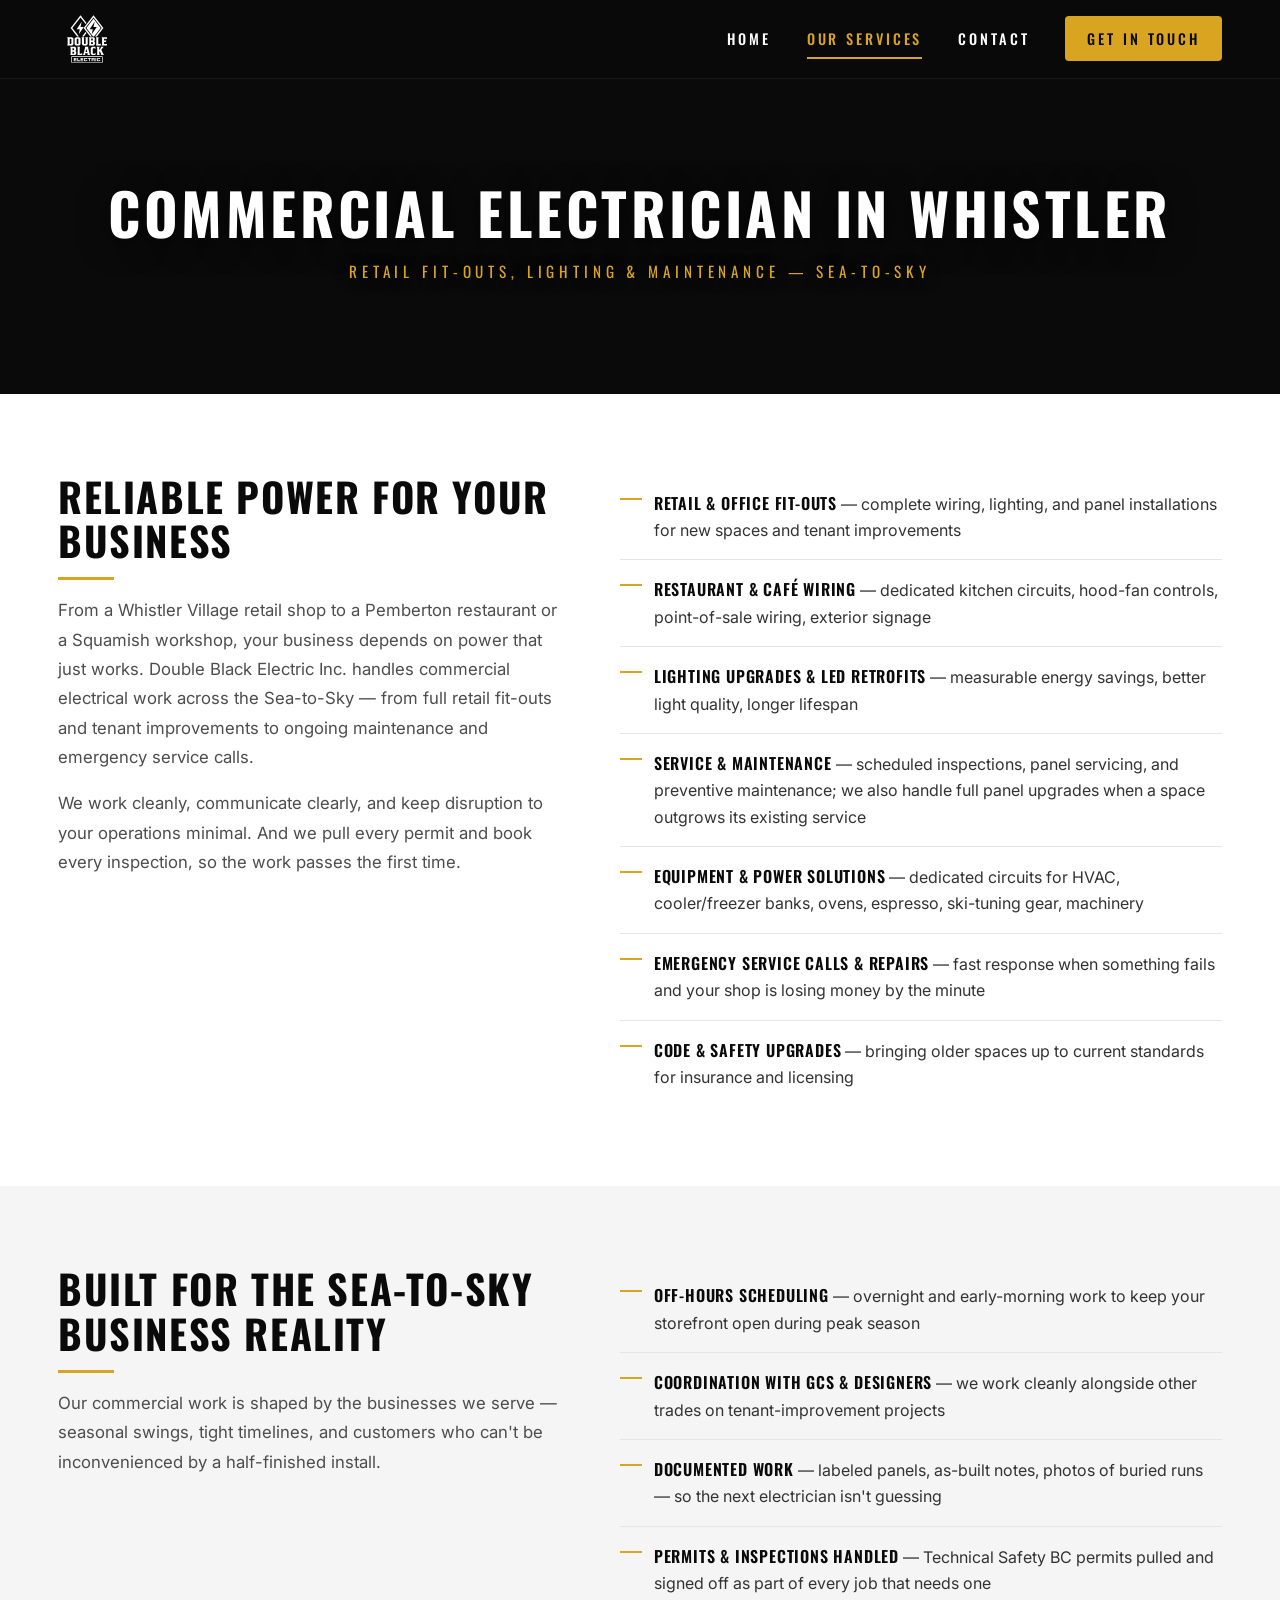
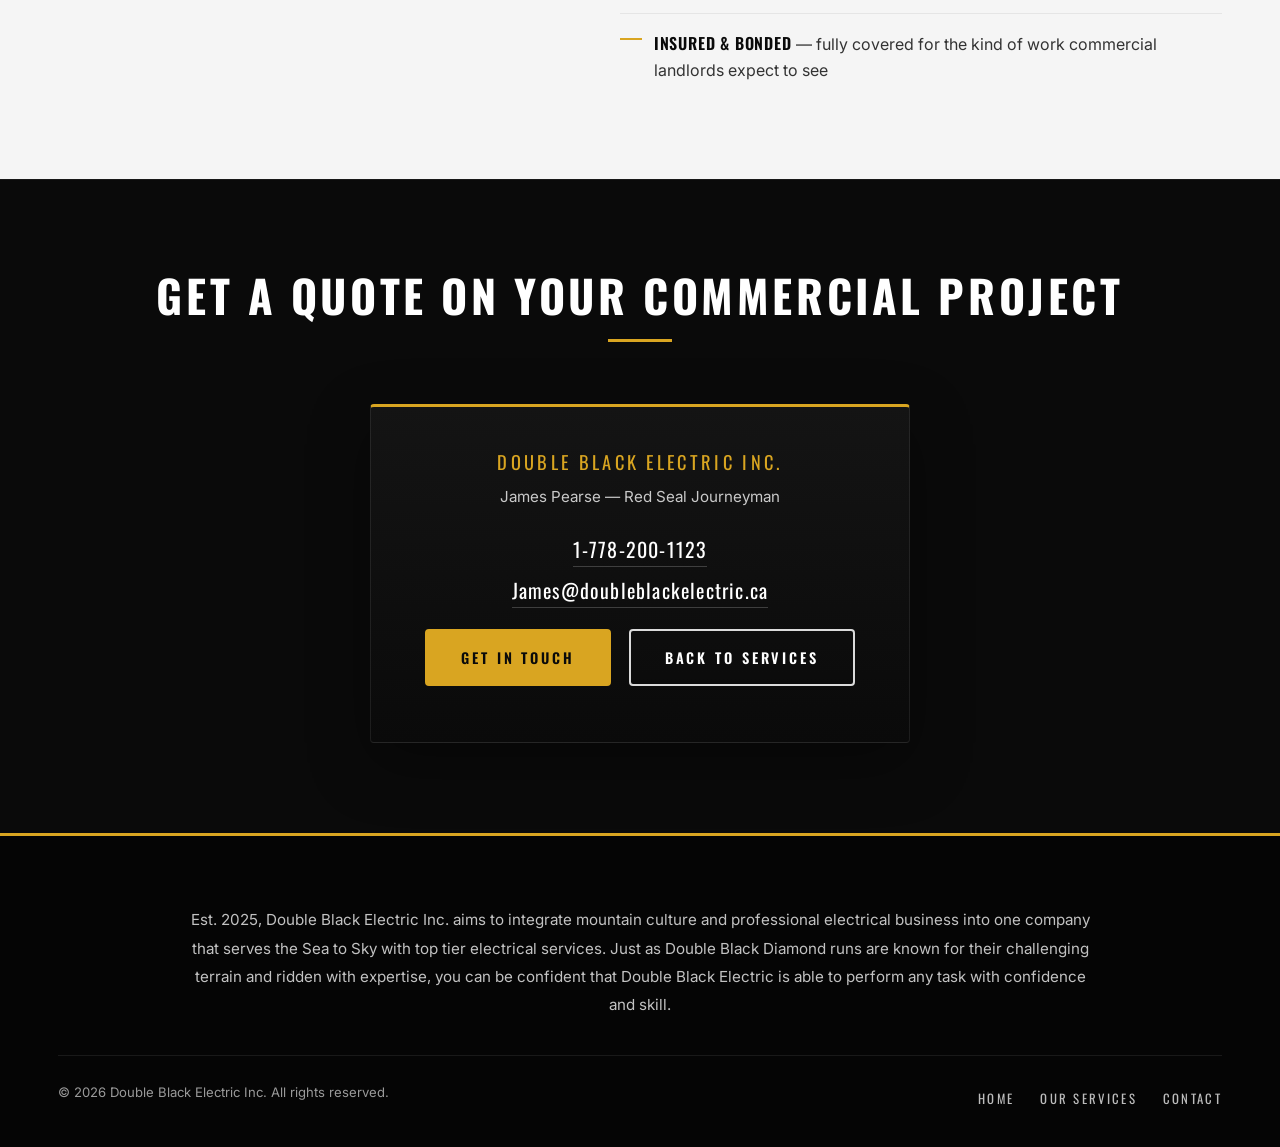
==== commercial-electrician-whistler.html @ 38c5988d "Add files via upload Add SEO service pages and update services page" ====
<!DOCTYPE html>
<html lang="en">
<head>
  <meta charset="UTF-8" />
  <meta name="viewport" content="width=device-width, initial-scale=1.0" />
  <meta name="description" content="Commercial electrician serving Whistler, Pemberton and Squamish. Retail fit-outs, lighting, repairs, dedicated equipment circuits, and scheduled maintenance from Double Black Electric Inc." />
  <title>Commercial Electrician in Whistler, Pemberton &amp; Squamish | Double Black Electric Inc.</title>
  <link rel="preconnect" href="https://fonts.googleapis.com">
  <link rel="preconnect" href="https://fonts.gstatic.com" crossorigin>
  <link href="https://fonts.googleapis.com/css2?family=Oswald:wght@400;500;600;700&family=Inter:wght@300;400;500;600&display=swap" rel="stylesheet">
  <link rel="stylesheet" href="css/styles.css" />
  <link rel="icon" type="image/svg+xml" href="assets/logo-white.svg" />
</head>
<body>

  <header class="site-header">
    <div class="container nav-container">
      <a href="index.html" class="brand" aria-label="Double Black Electric — Home">
        <img src="assets/logo-white.svg" alt="Double Black Electric" class="brand__logo" />
        <span class="brand__text">Double Black Electric</span>
      </a>
      <button class="nav-toggle" aria-expanded="false" aria-controls="primary-nav" aria-label="Toggle navigation">
        <span></span><span></span><span></span>
      </button>
      <nav class="primary-nav" id="primary-nav" aria-label="Primary">
        <ul>
          <li><a href="index.html">Home</a></li>
          <li><a href="services.html" class="is-active">Our Services</a></li>
          <li><a href="contact.html">Contact</a></li>
          <li><a href="contact.html" class="nav-cta">Get in Touch</a></li>
        </ul>
      </nav>
    </div>
  </header>

  <!-- ========= PAGE HEADER ========= -->
  <section class="page-header">
    <div class="hero__photo" aria-hidden="true"></div>
    <div class="hero__overlay" aria-hidden="true"></div>
    <div class="container">
      <h1>Commercial Electrician in Whistler</h1>
      <p class="page-header__subtitle">Retail Fit-Outs, Lighting &amp; Maintenance — Sea-to-Sky</p>
    </div>
  </section>

  <!-- ========= INTRO ========= -->
  <section class="section section--service-detail">
    <div class="container">
      <div class="service-detail">
        <div class="service-detail__header">
          <h2>Reliable Power For Your Business</h2>
          <p>
            From a Whistler Village retail shop to a Pemberton restaurant or a Squamish workshop,
            your business depends on power that just works. Double Black Electric Inc. handles
            commercial electrical work across the Sea-to-Sky — from full retail fit-outs and
            tenant improvements to ongoing maintenance and emergency service calls.
          </p>
          <p>
            We work cleanly, communicate clearly, and keep disruption to your operations minimal.
            And we pull every permit and book every inspection, so the work passes the first time.
          </p>
        </div>
        <ul class="service-list">
          <li><strong>Retail &amp; Office Fit-Outs</strong> — complete wiring, lighting, and panel installations for new spaces and tenant improvements</li>
          <li><strong>Restaurant &amp; Café Wiring</strong> — dedicated kitchen circuits, hood-fan controls, point-of-sale wiring, exterior signage</li>
          <li><strong>Lighting Upgrades &amp; LED Retrofits</strong> — measurable energy savings, better light quality, longer lifespan</li>
          <li><strong>Service &amp; Maintenance</strong> — scheduled inspections, panel servicing, and preventive maintenance; we also handle full <a href="panel-upgrades-whistler.html">panel upgrades</a> when a space outgrows its existing service</li>
          <li><strong>Equipment &amp; Power Solutions</strong> — dedicated circuits for HVAC, cooler/freezer banks, ovens, espresso, ski-tuning gear, machinery</li>
          <li><strong>Emergency Service Calls &amp; <a href="electrical-repair-whistler.html">Repairs</a></strong> — fast response when something fails and your shop is losing money by the minute</li>
          <li><strong>Code &amp; Safety Upgrades</strong> — bringing older spaces up to current standards for insurance and licensing</li>
        </ul>
      </div>
    </div>
  </section>

  <!-- ========= DETAILS ========= -->
  <section class="section section--service-detail section--alt">
    <div class="container">
      <div class="service-detail">
        <div class="service-detail__header">
          <h2>Built For The Sea-to-Sky Business Reality</h2>
          <p>
            Our commercial work is shaped by the businesses we serve — seasonal swings, tight timelines,
            and customers who can't be inconvenienced by a half-finished install.
          </p>
        </div>
        <ul class="service-list">
          <li><strong>Off-Hours Scheduling</strong> — overnight and early-morning work to keep your storefront open during peak season</li>
          <li><strong>Coordination With GCs &amp; Designers</strong> — we work cleanly alongside other trades on tenant-improvement projects</li>
          <li><strong>Documented Work</strong> — labeled panels, as-built notes, photos of buried runs — so the next electrician isn't guessing</li>
          <li><strong>Permits &amp; Inspections Handled</strong> — Technical Safety BC permits pulled and signed off as part of every job that needs one</li>
          <li><strong>Insured &amp; Bonded</strong> — fully covered for the kind of work commercial landlords expect to see</li>
        </ul>
      </div>
    </div>
  </section>

  <!-- ========= CTA STRIP ========= -->
  <section class="section section--contact-strip">
    <div class="container">
      <h2 class="section-title">Get a Quote on Your Commercial Project</h2>
      <div class="contact-card">
        <p class="contact-card__company">Double Black Electric Inc.</p>
        <p class="contact-card__person">James Pearse — Red Seal Journeyman</p>
        <p class="contact-card__line">
          <a href="tel:+17782001123">1-778-200-1123</a>
        </p>
        <p class="contact-card__line">
          <a href="mailto:James@doubleblackelectric.ca">James@doubleblackelectric.ca</a>
        </p>
        <p style="margin-top: 22px;">
          <a href="contact.html" class="btn btn--primary">Get in Touch</a>
          <a href="services.html" class="btn btn--ghost">Back to Services</a>
        </p>
      </div>
    </div>
  </section>

  <footer class="site-footer">
    <div class="container">
      <p class="footer__tagline">
        Est. 2025, Double Black Electric Inc. aims to integrate mountain culture and professional
        electrical business into one company that serves the Sea to Sky with top tier electrical services.
        Just as Double Black Diamond runs are known for their challenging terrain and ridden with
        expertise, you can be confident that Double Black Electric is able to perform any task
        with confidence and skill.
      </p>
      <div class="footer__bottom">
        <p>&copy; <span id="year">2026</span> Double Black Electric Inc. All rights reserved.</p>
        <nav aria-label="Footer">
          <a href="index.html">Home</a>
          <a href="services.html">Our Services</a>
          <a href="contact.html">Contact</a>
        </nav>
      </div>
    </div>
  </footer>

  <script src="js/main.js" defer></script>
</body>
</html>
---- css/styles.css ----
/* =========================================================
   Double Black Electric Inc.
   Stylesheet — cinematic mountain-photo hero, dark palette,
   warm electric-yellow accents.
   ========================================================= */

:root {
  --bg: #0a0a0a;
  --bg-panel: #111;
  --bg-light: #ffffff;
  --ink: #1a1a1a;
  --ink-muted: #6b6b6b;
  --line: #e5e5e5;
  --accent: #d9a521;       /* warm sign-yellow */
  --accent-soft: #f2c94c;
  --max-width: 1220px;
  --radius: 4px;
  --shadow: 0 20px 60px rgba(0,0,0,0.35);

  /* ---- Swap this URL to your own Mt. Currie photo ---- */
  /* Unsplash photo by Sven Scheuermeier — free for commercial use */
  --hero-photo: url('https://images.unsplash.com/photo-1464822759023-fed622ff2c3b?w=2400&q=80&auto=format&fit=crop');
}

/* ---------- Reset / base ---------- */
*,
*::before,
*::after { box-sizing: border-box; }

html { scroll-behavior: smooth; }

body {
  margin: 0;
  font-family: 'Inter', system-ui, -apple-system, Segoe UI, Roboto, sans-serif;
  font-weight: 400;
  line-height: 1.65;
  color: #e9e9e9;
  background: var(--bg);
  -webkit-font-smoothing: antialiased;
  -moz-osx-font-smoothing: grayscale;
}

img { max-width: 100%; display: block; height: auto; }
a { color: inherit; text-decoration: none; transition: color 0.2s ease; }
a:hover { color: var(--accent); }

h1, h2, h3, h4 {
  font-family: 'Oswald', 'Arial Narrow', Impact, sans-serif;
  font-weight: 700;
  letter-spacing: 0.04em;
  line-height: 1.12;
  margin: 0 0 0.6em;
  text-transform: uppercase;
  color: #fff;
}

p { margin: 0 0 1em; }

.container {
  width: 100%;
  max-width: var(--max-width);
  margin: 0 auto;
  padding: 0 28px;
}

.section { padding: 96px 0; position: relative; }

.section-title {
  font-size: clamp(1.9rem, 3.5vw, 2.8rem);
  text-align: center;
  margin-bottom: 1.4em;
  position: relative;
  letter-spacing: 0.08em;
}
.section-title::after {
  content: "";
  display: block;
  width: 64px; height: 3px;
  background: var(--accent);
  margin: 18px auto 0;
}
.section-title--light { color: #fff; }

/* ---------- Buttons ---------- */
.btn {
  display: inline-block;
  padding: 15px 34px;
  border: 2px solid transparent;
  border-radius: var(--radius);
  font-family: 'Oswald', sans-serif;
  font-weight: 600;
  letter-spacing: 0.2em;
  text-transform: uppercase;
  font-size: 0.9rem;
  cursor: pointer;
  transition: transform 0.15s ease, background 0.2s ease, color 0.2s ease, border-color 0.2s ease, box-shadow 0.2s ease;
}
.btn + .btn { margin-left: 14px; }
.btn--primary {
  background: var(--accent);
  color: #0a0a0a;
  border-color: var(--accent);
}
.btn--primary:hover {
  background: var(--accent-soft);
  border-color: var(--accent-soft);
  color: #0a0a0a;
  transform: translateY(-1px);
  box-shadow: 0 10px 24px rgba(217,165,33,0.28);
}
.btn--ghost {
  background: transparent;
  color: #fff;
  border-color: rgba(255,255,255,0.85);
}
.btn--ghost:hover {
  background: #fff;
  color: #0a0a0a;
  transform: translateY(-1px);
}

/* ---------- Header / Nav ---------- */
.site-header {
  position: fixed;
  top: 0; left: 0; right: 0;
  z-index: 50;
  background: rgba(10,10,10,0.75);
  backdrop-filter: blur(10px);
  -webkit-backdrop-filter: blur(10px);
  border-bottom: 1px solid rgba(255,255,255,0.06);
}

.nav-container {
  display: flex;
  align-items: center;
  justify-content: space-between;
  min-height: 78px;
}

.brand {
  display: inline-flex;
  align-items: center;
  gap: 12px;
  color: #fff;
}
.brand__logo {
  height: 58px;
  width: auto;
  display: block;
}
/* Wordmark is baked into the logo; hide the separate text label */
.brand__text { display: none; }

.primary-nav ul {
  list-style: none;
  margin: 0; padding: 0;
  display: flex;
  align-items: center;
  gap: 36px;
}
.primary-nav a {
  color: #fff;
  font-family: 'Oswald', sans-serif;
  font-weight: 500;
  font-size: 0.9rem;
  letter-spacing: 0.2em;
  text-transform: uppercase;
  padding: 8px 0;
  border-bottom: 2px solid transparent;
}
.primary-nav a:hover,
.primary-nav a.is-active {
  color: var(--accent);
}
.primary-nav a.is-active { border-bottom-color: var(--accent); }

.primary-nav a.nav-cta {
  background: var(--accent);
  color: #0a0a0a;
  padding: 12px 22px;
  border: 0;
  border-radius: var(--radius);
  transition: background 0.2s ease, transform 0.15s ease, box-shadow 0.2s ease;
}
.primary-nav a.nav-cta:hover {
  background: var(--accent-soft);
  color: #0a0a0a;
  transform: translateY(-1px);
  box-shadow: 0 6px 18px rgba(217,165,33,0.3);
}

.nav-toggle {
  display: none;
  background: none;
  border: 0;
  padding: 10px;
  cursor: pointer;
}
.nav-toggle span {
  display: block;
  width: 26px; height: 2px;
  background: #fff;
  margin: 5px 0;
  transition: transform 0.25s ease, opacity 0.25s ease;
}

/* ---------- Hero (full-bleed mountain photo) ---------- */
.hero {
  position: relative;
  min-height: 100vh;
  padding: 140px 0 90px;
  color: #fff;
  overflow: hidden;
  isolation: isolate;
  display: flex;
  align-items: center;
}
.hero__photo,
.page-header .hero__photo {
  position: absolute;
  inset: 0;
  background-image: var(--hero-photo);
  background-size: cover;
  background-position: center 35%;
  z-index: -2;
  transform: scale(1.02);
}
.hero__overlay,
.page-header .hero__overlay {
  position: absolute;
  inset: 0;
  background:
    linear-gradient(180deg, rgba(10,10,10,0.35) 0%, rgba(10,10,10,0.55) 55%, rgba(10,10,10,0.9) 100%),
    radial-gradient(ellipse at center, rgba(10,10,10,0) 30%, rgba(10,10,10,0.55) 100%);
  z-index: -1;
}

.hero__inner {
  position: relative;
  text-align: center;
  width: 100%;
}
.hero__logo {
  width: 220px;
  height: auto;
  margin: 0 auto 24px;
  filter: drop-shadow(0 10px 30px rgba(0,0,0,0.7));
}
.hero__title {
  font-size: clamp(2.2rem, 6vw, 4.6rem);
  margin-bottom: 18px;
  letter-spacing: 0.04em;
  text-shadow: 0 4px 30px rgba(0,0,0,0.65);
  color: #fff;
}
/* Visually-hidden but available to screen readers & SEO */
.sr-only {
  position: absolute;
  width: 1px; height: 1px;
  padding: 0; margin: -1px;
  overflow: hidden;
  clip: rect(0,0,0,0);
  white-space: nowrap;
  border: 0;
}
.hero__tagline {
  font-family: 'Oswald', sans-serif;
  font-size: clamp(1rem, 1.6vw, 1.35rem);
  text-transform: uppercase;
  letter-spacing: 0.38em;
  color: var(--accent);
  margin-bottom: 38px;
  text-shadow: 0 2px 18px rgba(0,0,0,0.55);
}
.hero__intro {
  max-width: 780px;
  margin: 0 auto 1em;
  color: #e9e9e9;
  font-size: 1.05rem;
  line-height: 1.8;
  text-shadow: 0 2px 18px rgba(0,0,0,0.65);
}
.hero__intro--accent {
  color: #cfcfcf;
  font-style: italic;
  margin-bottom: 44px;
}
.hero__cta {
  display: flex;
  justify-content: center;
  flex-wrap: wrap;
  gap: 14px;
}
.hero__cta .btn + .btn { margin-left: 0; }

/* ---------- Page header (sub-pages) ---------- */
.page-header {
  position: relative;
  padding: 180px 0 110px;
  color: #fff;
  text-align: center;
  overflow: hidden;
  isolation: isolate;
}
.page-header h1 {
  font-size: clamp(2.2rem, 5vw, 3.6rem);
  margin-bottom: 14px;
  letter-spacing: 0.06em;
  text-shadow: 0 4px 30px rgba(0,0,0,0.6);
}
.page-header__subtitle {
  color: var(--accent);
  font-family: 'Oswald', sans-serif;
  text-transform: uppercase;
  letter-spacing: 0.32em;
  font-size: 0.95rem;
  margin: 0;
  text-shadow: 0 2px 14px rgba(0,0,0,0.6);
}

/* ---------- Services (dark, mountain photo tied through) ---------- */
.section--services {
  background: #0a0a0a;
  padding: 110px 0;
  position: relative;
  isolation: isolate;
  overflow: hidden;
}
.section--services::before {
  content: "";
  position: absolute;
  inset: 0;
  background-image: var(--hero-photo);
  background-size: cover;
  background-position: center 70%;
  filter: blur(14px) brightness(0.45) saturate(0.8);
  transform: scale(1.08);
  z-index: -2;
}
.section--services::after {
  content: "";
  position: absolute;
  inset: 0;
  background: linear-gradient(180deg, rgba(10,10,10,0.85), rgba(10,10,10,0.92));
  z-index: -1;
}
.section--services .section-title { color: #fff; }

.service-grid {
  display: grid;
  grid-template-columns: repeat(auto-fit, minmax(230px, 1fr));
  gap: 20px;
  margin-top: 30px;
}
.service-card {
  background: rgba(16,16,16,0.75);
  border: 1px solid rgba(255,255,255,0.08);
  border-top: 3px solid var(--accent);
  padding: 44px 28px;
  text-align: center;
  transition: transform 0.25s ease, background 0.25s ease, border-color 0.25s ease;
  backdrop-filter: blur(6px);
  -webkit-backdrop-filter: blur(6px);
}
.service-card:hover {
  transform: translateY(-4px);
  background: rgba(22,22,22,0.85);
  border-color: rgba(217,165,33,0.4);
  border-top-color: var(--accent-soft);
}
.service-card h3 {
  font-size: 1.3rem;
  margin-bottom: 14px;
  color: #fff;
  letter-spacing: 0.1em;
}
.service-card p {
  color: #bcbcbc;
  font-size: 0.95rem;
  margin: 0;
  line-height: 1.6;
}

/* ---------- About (centered dark block) ---------- */
.section--about {
  background: #050505;
  padding: 110px 0;
  position: relative;
  isolation: isolate;
  overflow: hidden;
}
.section--about::before {
  content: "";
  position: absolute;
  inset: 0;
  background-image: var(--hero-photo);
  background-size: cover;
  background-position: center 20%;
  filter: blur(28px) brightness(0.28) saturate(0.6);
  transform: scale(1.12);
  z-index: -2;
}
.section--about::after {
  content: "";
  position: absolute;
  inset: 0;
  background: radial-gradient(ellipse at center, rgba(10,10,10,0.5), rgba(5,5,5,0.95));
  z-index: -1;
}
.about-inner {
  max-width: 820px;
  margin: 0 auto;
  text-align: center;
}
.about__logo {
  width: 170px;
  height: auto;
  margin: 0 auto 32px;
  filter: drop-shadow(0 8px 26px rgba(0,0,0,0.55));
}
.about__body {
  color: #d8d8d8;
  font-size: 1.08rem;
  line-height: 1.85;
  margin-bottom: 36px;
}

/* ---------- Service detail (services page) ---------- */
.section--service-detail {
  background: #fff;
  color: var(--ink);
  padding: 80px 0;
}
.section--service-detail.section--alt { background: #f5f5f5; }
.service-detail {
  display: grid;
  grid-template-columns: 1fr 1.2fr;
  gap: 60px;
  align-items: start;
}
.service-detail__header h2 {
  font-size: clamp(1.9rem, 3.2vw, 2.5rem);
  margin-bottom: 16px;
  color: #0a0a0a;
  display: inline-block;
  position: relative;
}
.service-detail__header h2::after {
  content: "";
  display: block;
  width: 56px; height: 3px;
  background: var(--accent);
  margin-top: 14px;
}
.service-detail__header p {
  color: #4d4d4d;
  font-size: 1.05rem;
  line-height: 1.75;
}
.service-list {
  list-style: none;
  padding: 0; margin: 0;
}
.service-list li {
  padding: 16px 0 16px 34px;
  border-bottom: 1px solid var(--line);
  position: relative;
  font-size: 1rem;
  color: #333;
}
.service-list li::before {
  content: "";
  position: absolute;
  left: 0; top: 24px;
  width: 22px; height: 2px;
  background: var(--accent);
}
.service-list li:last-child { border-bottom: 0; }
.service-list strong {
  font-family: 'Oswald', sans-serif;
  font-weight: 600;
  letter-spacing: 0.05em;
  text-transform: uppercase;
  color: #0a0a0a;
}

/* ---------- Contact strip / page ---------- */
.section--contact-strip {
  background: #0a0a0a;
  padding: 90px 0;
  border-top: 1px solid rgba(255,255,255,0.06);
}
.section--contact-strip .section-title { color: #fff; }

.contact-card {
  background: linear-gradient(180deg, #141414 0%, #0a0a0a 100%);
  color: #fff;
  max-width: 540px;
  margin: 0 auto;
  border: 1px solid rgba(255,255,255,0.08);
  border-top: 3px solid var(--accent);
  border-radius: var(--radius);
  padding: 40px 36px;
  text-align: center;
  box-shadow: var(--shadow);
}
.contact-card__company {
  font-family: 'Oswald', sans-serif;
  text-transform: uppercase;
  letter-spacing: 0.18em;
  font-size: 1.15rem;
  margin-bottom: 6px;
  color: var(--accent);
}
.contact-card__person {
  color: #c9c9c9;
  margin-bottom: 24px;
  font-size: 0.95rem;
}
.contact-card__line {
  font-family: 'Oswald', sans-serif;
  font-size: 1.25rem;
  letter-spacing: 0.06em;
  margin: 8px 0;
}
.contact-card__line a {
  color: #fff;
  border-bottom: 1px solid rgba(255,255,255,0.2);
  padding-bottom: 2px;
}
.contact-card__line a:hover {
  color: var(--accent);
  border-bottom-color: var(--accent);
}

.section--contact { background: #0a0a0a; padding: 100px 0; }
.contact-layout {
  display: grid;
  grid-template-columns: 1.1fr 0.9fr;
  gap: 60px;
  align-items: start;
}
.contact-layout__intro .lead {
  font-size: 1.2rem;
  color: #fff;
  margin: 0 0 1.2em;
  line-height: 1.7;
}
.contact-layout__intro p { color: #bcbcbc; font-size: 1rem; line-height: 1.8; }
.contact-card--large {
  max-width: 100%;
  padding: 46px 34px;
  text-align: left;
}
.contact-card__button {
  display: flex;
  flex-direction: column;
  background: rgba(255,255,255,0.04);
  border: 1px solid rgba(255,255,255,0.12);
  border-radius: var(--radius);
  padding: 16px 20px;
  margin: 12px 0;
  transition: background 0.2s ease, border-color 0.2s ease, transform 0.15s ease;
}
.contact-card__button:hover {
  background: rgba(217,165,33,0.1);
  border-color: var(--accent);
  transform: translateY(-1px);
}
.contact-card__button-label {
  font-family: 'Oswald', sans-serif;
  text-transform: uppercase;
  letter-spacing: 0.26em;
  font-size: 0.72rem;
  color: #9a9a9a;
  margin-bottom: 4px;
}
.contact-card__button-value {
  font-family: 'Oswald', sans-serif;
  font-size: 1.22rem;
  color: #fff;
  letter-spacing: 0.04em;
}
.contact-card__area {
  margin: 22px 0 0;
  color: #9a9a9a;
  font-size: 0.78rem;
  letter-spacing: 0.2em;
  text-transform: uppercase;
  text-align: center;
  border-top: 1px solid rgba(255,255,255,0.08);
  padding-top: 20px;
}

/* ---------- Footer ---------- */
.site-footer {
  background: #050505;
  color: #9a9a9a;
  padding: 70px 0 30px;
  border-top: 3px solid var(--accent);
}
.footer__tagline {
  max-width: 900px;
  margin: 0 auto 36px;
  text-align: center;
  font-size: 0.95rem;
  line-height: 1.85;
  color: #c2c2c2;
}
.footer__bottom {
  display: flex;
  justify-content: space-between;
  align-items: center;
  padding-top: 26px;
  border-top: 1px solid rgba(255,255,255,0.08);
  flex-wrap: wrap;
  gap: 16px;
  font-size: 0.82rem;
}
.footer__bottom nav a {
  margin-left: 22px;
  font-family: 'Oswald', sans-serif;
  text-transform: uppercase;
  letter-spacing: 0.18em;
  font-size: 0.8rem;
  color: #bcbcbc;
}
.footer__bottom nav a:hover { color: var(--accent); }

/* ---------- Responsive ---------- */
@media (max-width: 980px) {
  .service-detail,
  .contact-layout { grid-template-columns: 1fr; gap: 36px; }
}

@media (max-width: 820px) {
  .brand__text { display: none; }
  .nav-toggle { display: inline-block; }
  .primary-nav {
    position: absolute;
    top: 100%; left: 0; right: 0;
    background: rgba(5,5,5,0.98);
    border-top: 1px solid rgba(255,255,255,0.08);
    max-height: 0;
    overflow: hidden;
    transition: max-height 0.3s ease;
  }
  .primary-nav.is-open { max-height: 420px; }
  .primary-nav ul {
    flex-direction: column;
    gap: 0;
    padding: 10px 24px 24px;
    align-items: stretch;
  }
  .primary-nav li { border-bottom: 1px solid rgba(255,255,255,0.06); }
  .primary-nav li:last-child { border-bottom: 0; padding-top: 8px; }
  .primary-nav a {
    display: block;
    padding: 15px 0;
    border-bottom: 0;
  }
  .primary-nav a.nav-cta { text-align: center; margin-top: 8px; }
  .nav-container { position: relative; }

  .hero { padding: 120px 0 80px; min-height: auto; }
  .hero__logo { width: 100px; }
  .section { padding: 72px 0; }
  .footer__bottom { justify-content: center; text-align: center; }
  .footer__bottom nav a { margin: 0 10px; }
}

@media (max-width: 480px) {
  .btn { display: block; width: 100%; }
  .btn + .btn { margin-left: 0; margin-top: 10px; }
  .hero__cta { flex-direction: column; align-items: stretch; }
  .hero__tagline { letter-spacing: 0.22em; }
}
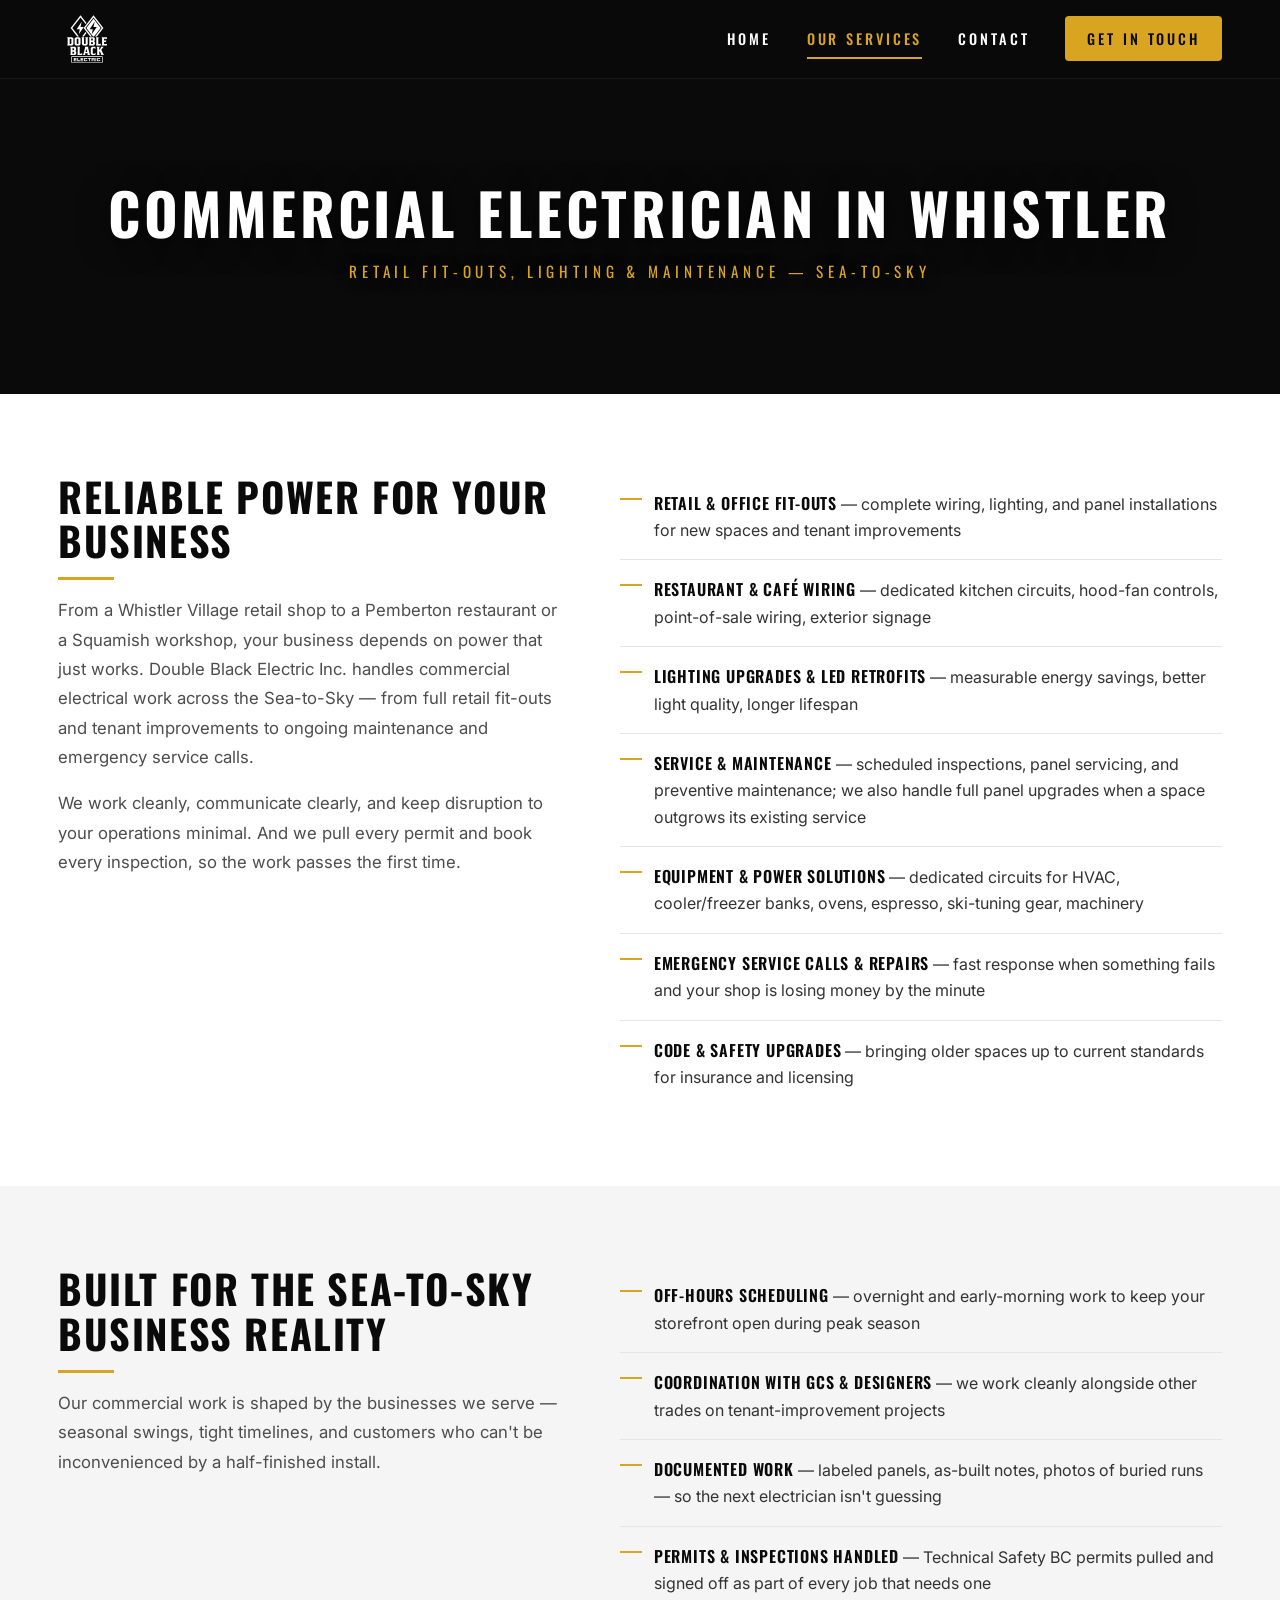
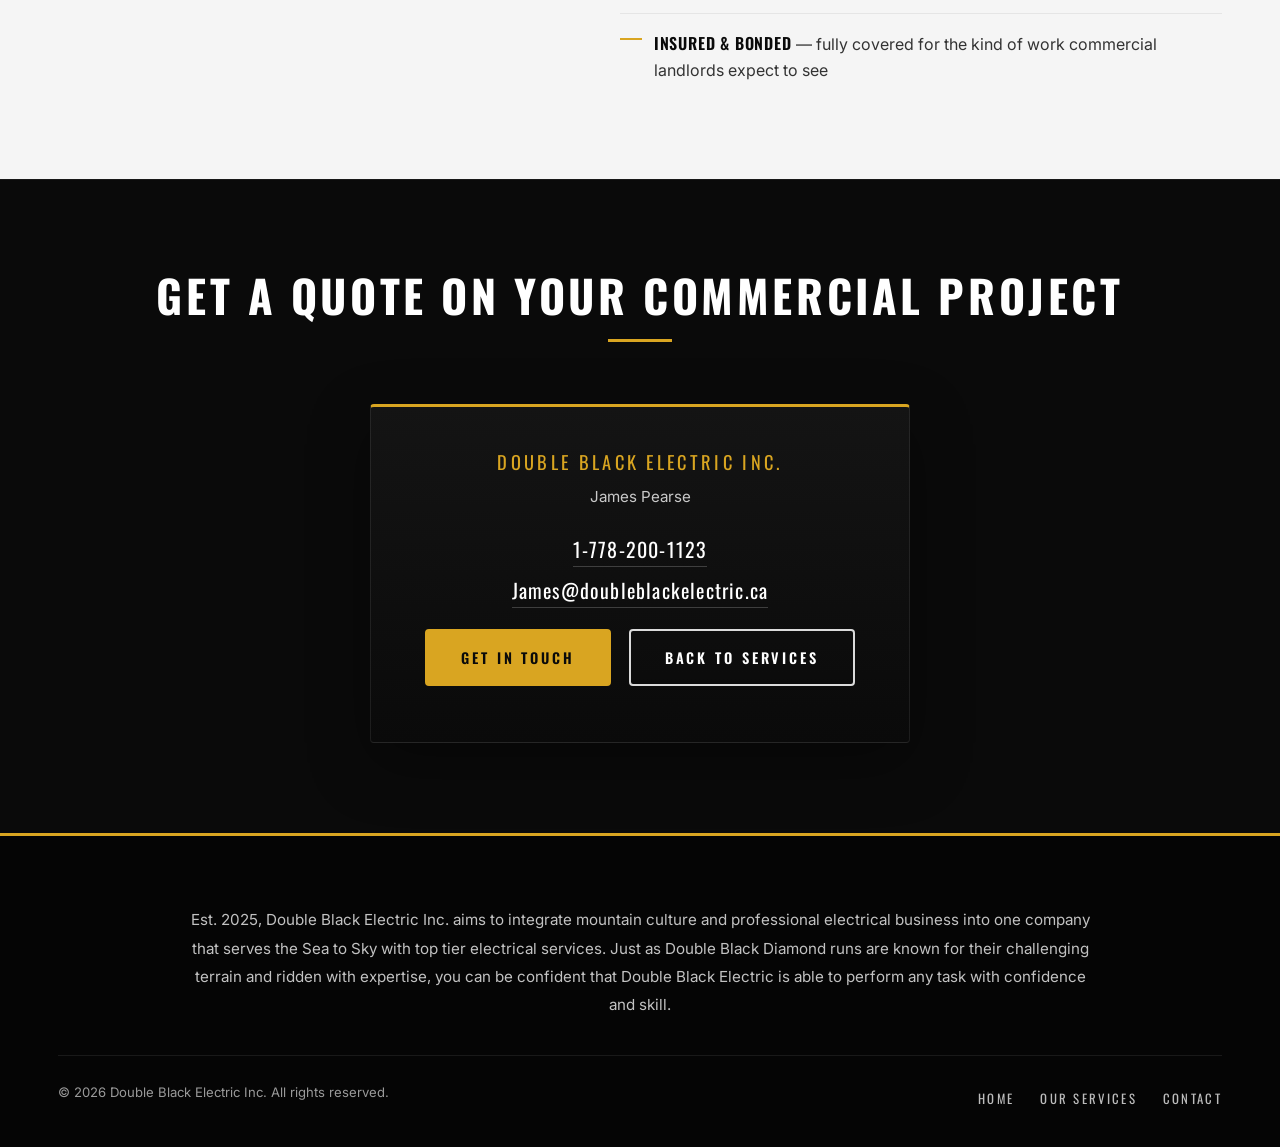
==== commit 20b74195: "Update commercial-electrician-whistler.html" ====
--- a/commercial-electrician-whistler.html
+++ b/commercial-electrician-whistler.html
@@ -101,7 +101,7 @@
       <h2 class="section-title">Get a Quote on Your Commercial Project</h2>
       <div class="contact-card">
         <p class="contact-card__company">Double Black Electric Inc.</p>
-        <p class="contact-card__person">James Pearse — Red Seal Journeyman</p>
+        <p class="contact-card__person">James Pearse</p>
         <p class="contact-card__line">
           <a href="tel:+17782001123">1-778-200-1123</a>
         </p>
